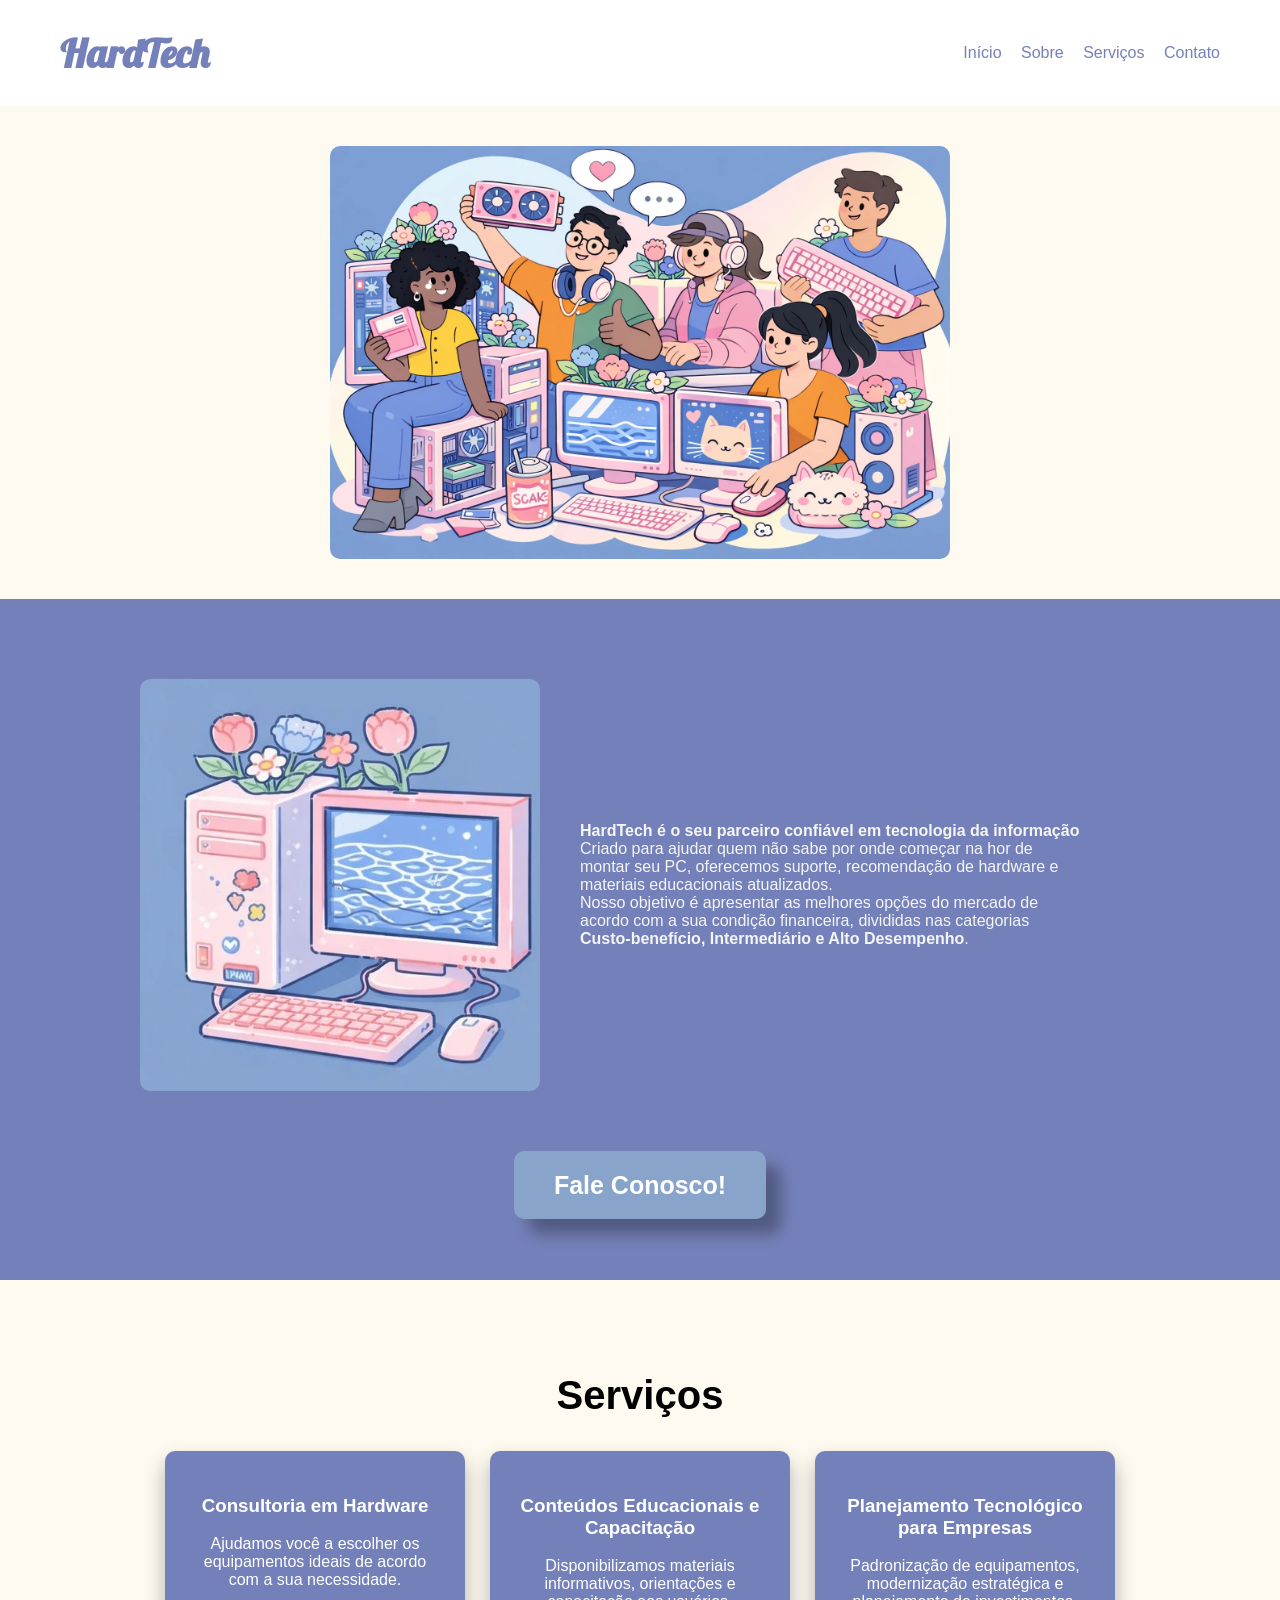
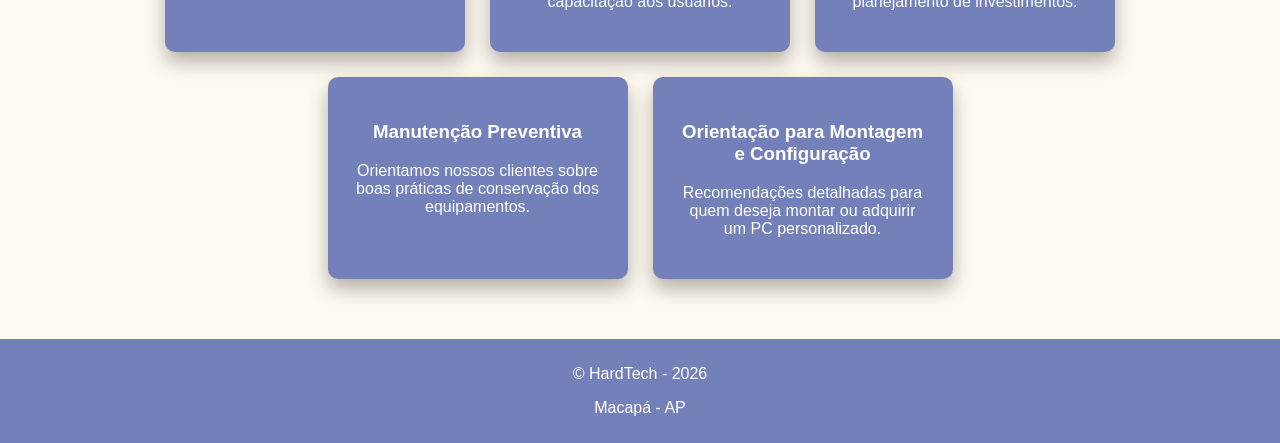
==== index.html @ 10e04dc6 "Add files via upload" ====
<!DOCTYPE html>
<html lang="pt-br">

<head>
    <meta charset="UTF-8">
    <meta name="viewport" content="width=device-width, initial-scale=1.0">
    <title>HardTech - Assistência Técnica</title>
    <link rel="stylesheet" href="style.css">
    <link href="htttps://fonts.googleapis.com/css2?family=Lobster&display=swap" rel="stylesheet">
</head>

<body>

    <header>
        <h1 class="logo">HardTech</h1>

        <nav>
            <a href="#">Início</a>
            <a href="#">Sobre</a>
            <a href="#">Serviços</a>
            <a href="#">Contato</a>
        </nav>
    </header>

    <main>

        <section class="primeira">
            <img src="/imagens/WhatsApp Image 2026-02-24 at 15.34.53.webp" alt="grupo gay">
        </section>

        <section class="sobre">

            <div class="sobre-container">

                <img src="/imagens/WhatsApp Image .webp" alt="PC boiola">

                <p><strong>HardTech é o seu parceiro confiável em tecnologia da informação</strong><br>
                    Criado para ajudar quem não sabe por onde começar na hor de montar seu PC, oferecemos suporte,
                    recomendação de hardware e materiais educacionais atualizados.<br>
                    Nosso objetivo é apresentar as melhores opções do mercado de acordo com a sua condição
                    financeira,
                    divididas nas categorias <strong>Custo-benefício, Intermediário e Alto Desempenho</strong>.</p>

            </div>

        </section>

        <section class="botao-contato">
            <a href="contato">Fale Conosco!</a>
        </section>

        <section class="servicos">

            <h2>Serviços</h2>

            <div class="servicos-container">

                <div class="card">
                    <h3>Consultoria em Hardware</h3>
                    <p>Ajudamos você a escolher os equipamentos ideais de acordo com a sua necessidade.</p>
                </div>

                <div class="card">
                    <h3>Conteúdos Educacionais e Capacitação</h3>
                    <p>Disponibilizamos materiais informativos, orientações e capacitação aos usuários.</p>
                </div>

                <div class="card">
                    <h3>Planejamento Tecnológico para Empresas</h3>
                    <p>Padronização de equipamentos, modernização estratégica e planejamento de investimentos.</p>

                </div>

                <div class="card">
                    <h3>Manutenção Preventiva</h3>
                    <p>Orientamos nossos clientes sobre boas práticas de conservação dos equipamentos.</p>
                </div>

                <div class="card">
                    <h3>Orientação para Montagem e Configuração</h3>
                    <p>Recomendações detalhadas para quem deseja montar ou adquirir um PC personalizado.</p>
                </div>

            </div>

        </section>

    </main>

    <footer>
        <p>&copy; HardTech - 2026</p>
        <p>Macapá - AP</p>
    </footer>

</body>

</html>
---- style.css ----
body {
    font-family: Arial, Helvetica, sans-serif;
    background-color: floralwhite;
    margin: 0;
}

.logo {
    font-family: 'Lobster', cursive;
    font-size: 40px;
    color: #7480b9;
}

header {
    display: flex;
    justify-content: space-between;
    align-items: center;
    padding: 1px 60px;
    background-color: white;
}

nav a {
    margin-left: 15px;
    text-decoration: none;
    color: #7480b9;
    font-weight: 500px;
}

.primeira {
    display: flex;
    padding: 40px 20px;
    justify-content: center;
}

.primeira img {
    width: 50%;
    height: 50%;
    border-radius: 10px;
}

.sobre {
    padding: 80px 20px;
    color: whitesmoke;
    background-color: #7480b9;
}

.sobre-container {
    display: flex;
    align-items: center;
    gap: 40px;
    max-width: 1000px;
    margin: auto;
}

.sobre-container img {
    width: 100%;
    max-width: 400px;
    border-radius: 10px;
}

.sobre-container p {
    max-width: 500px;
}

.botao-contato {
    background-color: #7480b9;
    text-align: center;
    padding-bottom: 80px;
}

.botao-contato a {
    font-size: 25px;
    font-weight: bold;
    color: white;
    text-decoration: none;
    background-color: #89a4ca;
    padding: 20px 40px;
    border-radius: 10px;
    box-shadow: 15px 15px 15px rgba(0, 0, 0, 0.3);
    transition: 0.4s;
}

.botao-contato a:hover {
    font-size: 26px;
    background-color: #7c94b6;
    padding: 25px 45px;
}

.servicos h2 {
    font-size: 40px;
}

.servicos {
    padding: 60px 20px;
    text-align: center;
}

.servicos-container {
    display: flex;
    flex-wrap: wrap;
    justify-content: center;
    gap: 25px;
    margin-top: 30px;
}

.card {
    background-color: #7480b9;
    color: white;
    padding: 25px;
    width: 250px;
    border-radius: 10px;
    box-shadow: 0 10px 20px rgba(0, 0, 0, 0.3);
    transition: 0.4s;
}

.card:hover {
    transform: translateY(-5px);
}

footer {
    background-color: #7480b9;
    color: white;
    text-align: center;
    padding: 10px;
}

@media (max-width:768px) {
    .sobre-container {
        flex-direction: column;
        text-align: center;
    }
}
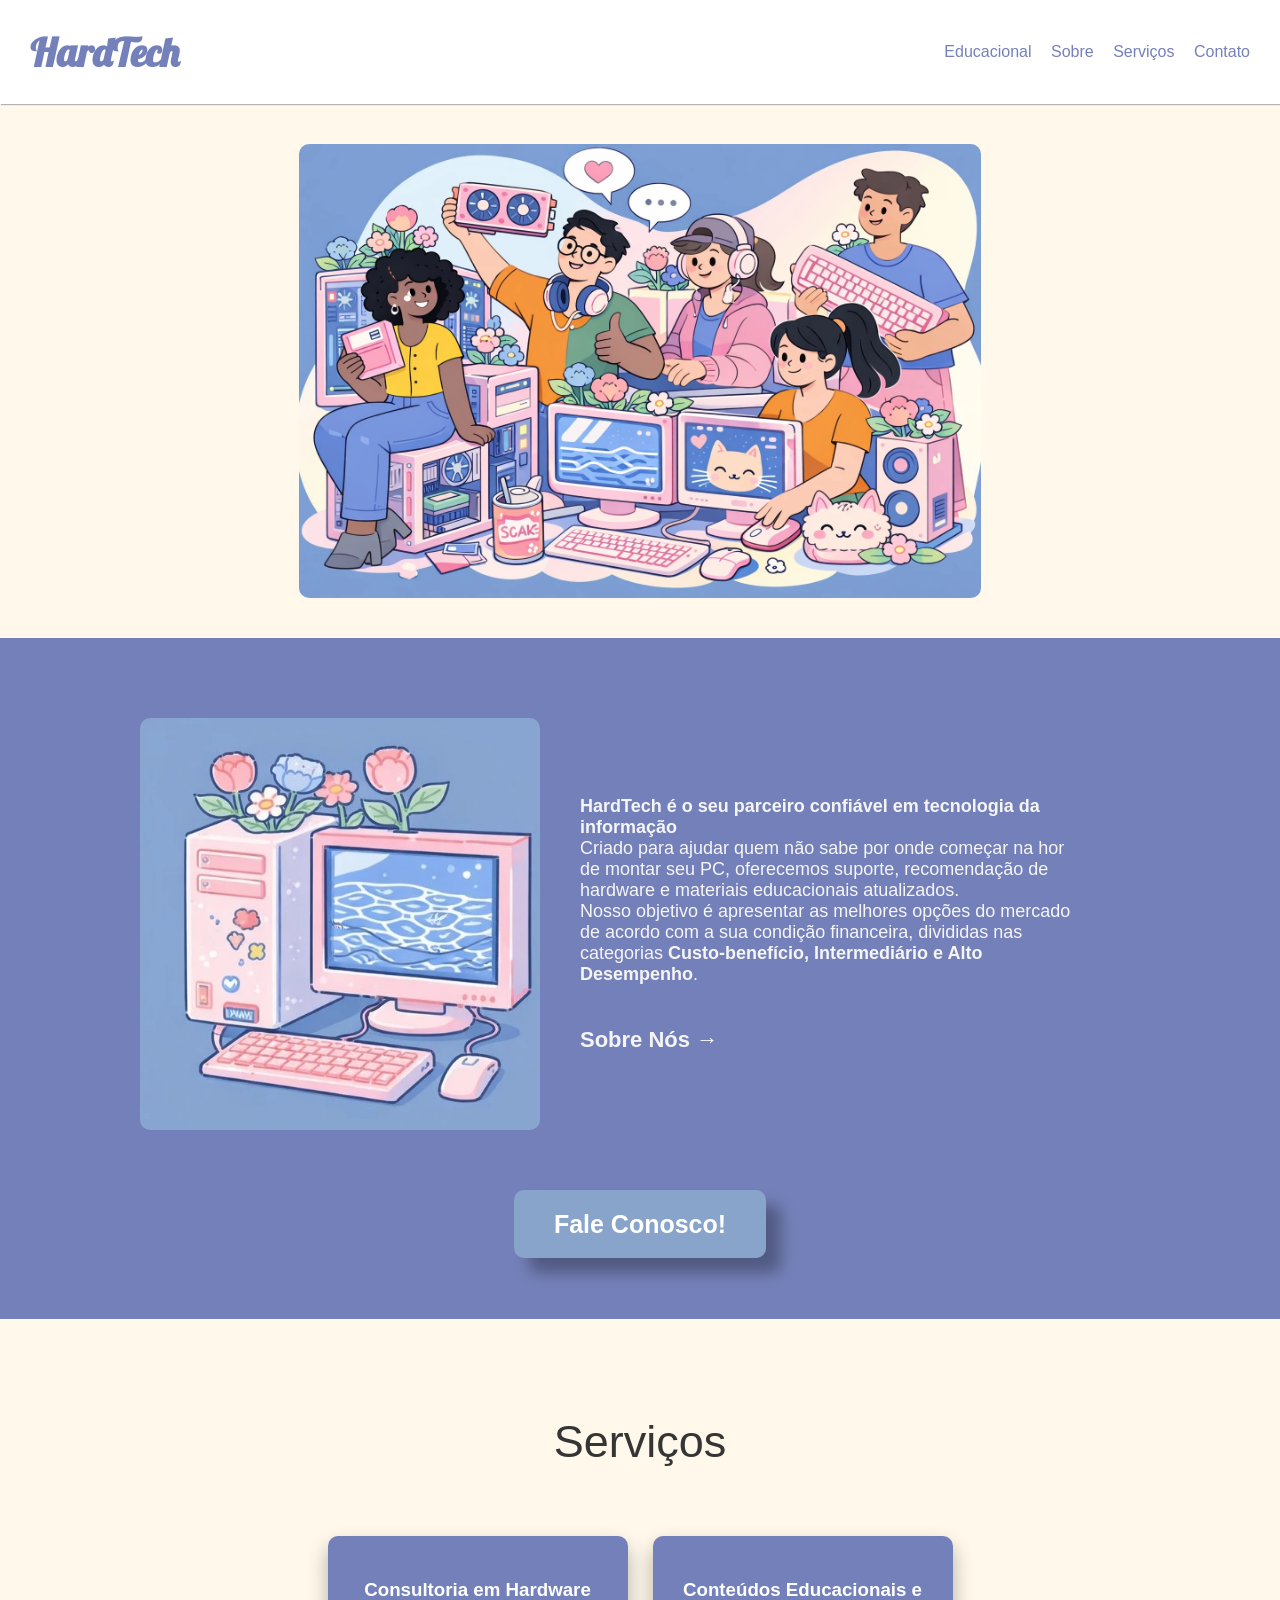
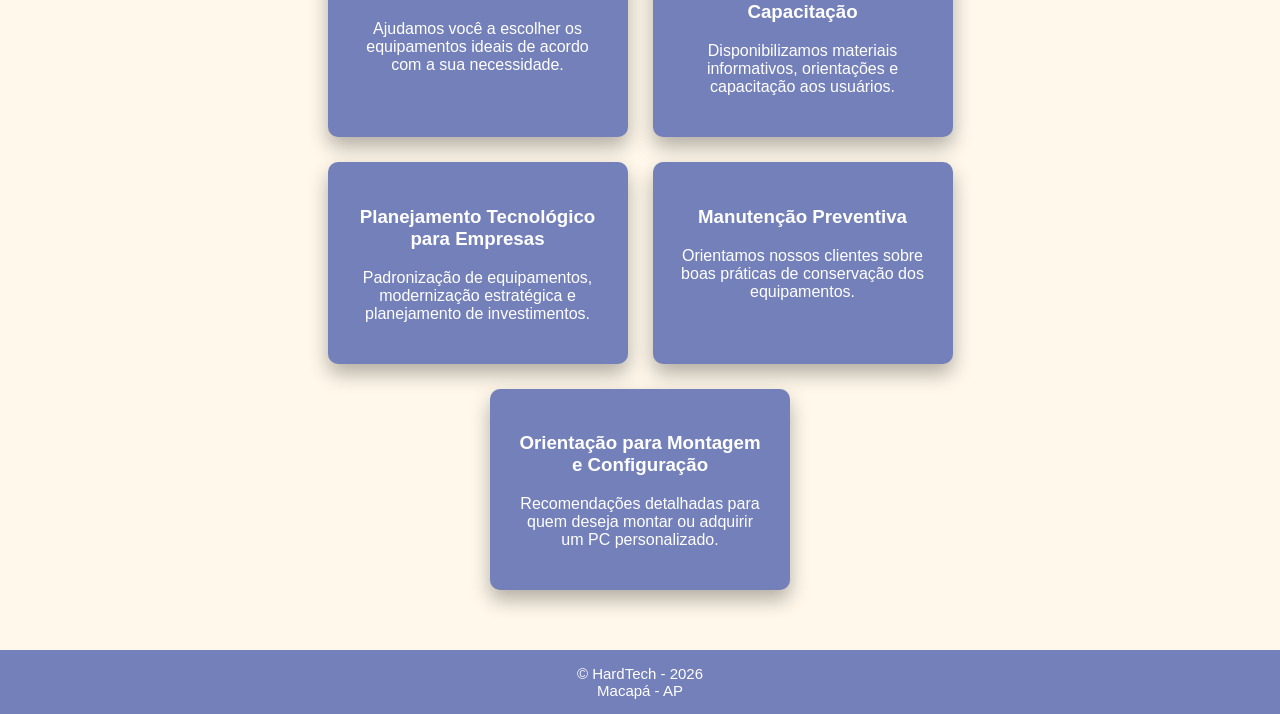
==== commit bd175d0f: "Add files via upload" ====
--- a/index.html
+++ b/index.html
@@ -15,39 +15,49 @@
         <h1 class="logo">HardTech</h1>
 
         <nav>
-            <a href="#">Início</a>
-            <a href="#">Sobre</a>
-            <a href="#">Serviços</a>
-            <a href="#">Contato</a>
+            <a href="educacional.html">Educacional</a>
+            <a href="sobre.html">Sobre</a>
+            <a href="servicos.html">Serviços</a>
+            <a href="contato.html">Contato</a>
         </nav>
     </header>
 
     <main>
 
         <section class="primeira">
-            <img src="/imagens/WhatsApp Image 2026-02-24 at 15.34.53.webp" alt="grupo gay">
+            <img src="imagens/WhatsApp Image 2026-02-24 at 15.34.53.webp" alt="grupo gay">
         </section>
 
-        <section class="sobre">
+        <div class="roxo">
 
-            <div class="sobre-container">
+            <section class="sobre">
 
-                <img src="/imagens/WhatsApp Image .webp" alt="PC boiola">
+                <div class="sobre-container">
 
-                <p><strong>HardTech é o seu parceiro confiável em tecnologia da informação</strong><br>
-                    Criado para ajudar quem não sabe por onde começar na hor de montar seu PC, oferecemos suporte,
-                    recomendação de hardware e materiais educacionais atualizados.<br>
-                    Nosso objetivo é apresentar as melhores opções do mercado de acordo com a sua condição
-                    financeira,
-                    divididas nas categorias <strong>Custo-benefício, Intermediário e Alto Desempenho</strong>.</p>
+                    <img src="imagens/WhatsApp Image .webp" alt="PC boiola">
 
-            </div>
+                    <p><strong>HardTech é o seu parceiro confiável em tecnologia da informação</strong><br>
+                        Criado para ajudar quem não sabe por onde começar na hor de montar seu PC, oferecemos suporte,
+                        recomendação de hardware e materiais educacionais atualizados.<br>
+                        Nosso objetivo é apresentar as melhores opções do mercado de acordo com a sua condição
+                        financeira,
+                        divididas nas categorias <strong>Custo-benefício, Intermediário e Alto Desempenho</strong>.
+                        <br>
+                        <br>
+                        <br>
+                        <a href="sobre.html">Sobre Nós &#8594;</a>
+                    </p>
 
+
+            </section>
+
+        </div>
+
+        <section class="botao-contato">
+            <a href="contato.html">Fale Conosco!</a>
         </section>
 
-        <section class="botao-contato">
-            <a href="contato">Fale Conosco!</a>
-        </section>
+        </div>
 
         <section class="servicos">
 
@@ -88,10 +98,9 @@
     </main>
 
     <footer>
-        <p>&copy; HardTech - 2026</p>
-        <p>Macapá - AP</p>
+        <p>&copy; HardTech - 2026<br>Macapá - AP</p>
     </footer>
 
 </body>
 
-</html>+</html>
--- a/style.css
+++ b/style.css
@@ -1,21 +1,29 @@
 body {
     font-family: Arial, Helvetica, sans-serif;
-    background-color: floralwhite;
+    background-color: rgb(255, 248, 235);
     margin: 0;
+    color: rgb(53, 53, 53);
 }
 
 .logo {
     font-family: 'Lobster', cursive;
     font-size: 40px;
     color: #7480b9;
+    font-weight: bolder;
+}
+
+.logo a {
+    text-decoration: none;
+    color: #7480b9;
 }
 
 header {
     display: flex;
     justify-content: space-between;
     align-items: center;
-    padding: 1px 60px;
+    padding: 0 30px;
     background-color: white;
+    box-shadow: 1px 1px 1px rgb(179, 179, 179);
 }
 
 nav a {
@@ -32,9 +40,14 @@
 }
 
 .primeira img {
-    width: 50%;
-    height: 50%;
-    border-radius: 10px;
+    width: 55%;
+    height: 55%;
+    border-radius: 10px;
+}
+
+.roxo {
+    background-color: #7480b9;
+    font-weight: lighter;
 }
 
 .sobre {
@@ -43,6 +56,13 @@
     background-color: #7480b9;
 }
 
+.sobre-container a {
+    text-decoration: none;
+    color: whitesmoke;
+    font-weight: bold;
+    font-size: 22px;
+}
+
 .sobre-container {
     display: flex;
     align-items: center;
@@ -59,6 +79,7 @@
 
 .sobre-container p {
     max-width: 500px;
+    font-size: 18px;
 }
 
 .botao-contato {
@@ -86,15 +107,20 @@
 }
 
 .servicos h2 {
-    font-size: 40px;
+    font-size: 45px;
+    font-weight: lighter;
 }
 
 .servicos {
+    display: flex;
+    flex-direction: column;
     padding: 60px 20px;
     text-align: center;
+    align-items: center;
 }
 
 .servicos-container {
+    max-width: 680px;
     display: flex;
     flex-wrap: wrap;
     justify-content: center;
@@ -117,10 +143,12 @@
 }
 
 footer {
-    background-color: #7480b9;
-    color: white;
-    text-align: center;
-    padding: 10px;
+    display: flex;
+    flex-direction: column;
+    background-color: #7480b9;
+    color: white;
+    text-align: center;
+    font-size: 15px;
 }
 
 @media (max-width:768px) {
@@ -128,4 +156,331 @@
         flex-direction: column;
         text-align: center;
     }
+
+    header {
+        padding: 0 15px;
+    }
+
+    nav a {
+        margin-left: 8px;
+    }
+}
+
+/* Sobre */
+
+.sobrenos {
+    background-color: #7480b9;
+    color: white;
+    padding: 20px 40px;
+    display: flex;
+    flex-direction: column;
+    font-weight: lighter;
+}
+
+.sobrenos p {
+    font-size: 19px;
+    max-width: 1144px;
+    font-weight: 500px;
+    font-weight: lighter;
+}
+
+.texto-centro {
+    display: flex;
+    flex-direction: column;
+    align-items: center;
+}
+
+.container-img {
+    display: flex;
+    align-items: center;
+    gap: 40px;
+    max-width: 1000px;
+    margin: auto;
+}
+
+.container-img img {
+    width: 100%;
+    max-width: 400px;
+    border-radius: 10px;
+}
+
+.sobrenos h1 {
+    text-align: center;
+    font-weight: 35px;
+}
+
+.sobrenos h2 {
+    font-size: 30px;
+    font-weight: bolder;
+    text-align: center;
+}
+
+.sobrenos h3 {
+    font-size: 25px;
+    text-align: center;
+}
+
+.compromisso p {
+    font-size: 19px;
+    max-width: 1144px;
+    font-weight: 500px;
+}
+
+.compromisso img {
+    width: 100%;
+    max-width: 400px;
+    border-radius: 10px;
+}
+
+.compromisso {
+    padding: 40px 40px;
+    display: flex;
+    align-items: center;
+    gap: 40px;
+    max-width: 1000px;
+    margin: auto;
+}
+
+
+@media (max-width:768px) {
+    .container-img {
+        flex-direction: column;
+        text-align: center;
+    }
+}
+
+@media (max-width:768px) {
+    .compromisso {
+        flex-direction: column;
+        text-align: center;
+    }
+}
+
+/* educacional */
+
+.guia {
+    background-color: #7480b9;
+    color: white;
+    padding: 20px 40px;
+    display: flex;
+    justify-content: center;
+}
+
+.guia-t {
+    display: flex;
+    flex-direction: column;
+    max-width: 1000px;
+}
+
+.guia h1 {
+    font-size: 35px;
+    text-align: center;
+}
+
+.guia p {
+    text-align: center;
+    font-size: 19px;
+}
+
+.alinhar {
+    display: flex;
+    flex-direction: column;
+    align-items: center;
+}
+
+.componentes {
+    margin: 35px 0;
+    padding: 40px 40px;
+    display: flex;
+    flex-direction: column;
+    align-items: center;
+    margin-bottom: 50px;
+    background-color: #434c61;
+    border-radius: 15px;
+    max-width: 1050px;
+    box-shadow: 0 15px 10px #94989c;
+}
+
+@media (max-width:760px) {
+    .componentes {
+        max-width: 350px;
+    }
+}
+
+.componentes h2 {
+    color: white;
+    border-radius: 25px;
+    font-size: 38px;
+    text-align: center;
+}
+
+.cartao {
+    background-color: #7480b9;
+    color: white;
+    padding: 25px;
+    width: 250px;
+    border-radius: 10px;
+    box-shadow: 0 10px 20px rgba(0, 0, 0, 0.3);
+    transition: 0.4s;
+}
+
+.cartao h3 {
+    text-align: center;
+    font-size: 25px;
+}
+
+.divkkk {
+    max-width: 950px;
+    display: flex;
+    flex-wrap: wrap;
+    justify-content: center;
+    gap: 25px;
+    margin-top: 30px;
+}
+
+.divkkkk {
+    max-width: 800px;
+    display: flex;
+    flex-wrap: wrap;
+    justify-content: center;
+    gap: 25px;
+    margin-top: 30px;
+}
+
+/* servicos */
+
+.serv {
+    text-align: center;
+    padding: 40px 40px;
+    background-color: #7480b9;
+    color: white;
+}
+
+.serv h1 {
+    font-size: 35px;
+    font-weight: lighter;
+}
+
+.serv p {
+    font-size: 19px;
+    font-weight: lighter;
+}
+
+.serv-servicos {
+    display: flex;
+    flex-direction: column;
+    align-items: center;
+}
+
+.serv-card {
+    padding: 20px 40px;
+    display: flex;
+    flex-direction: column;
+    align-items: center;
+    max-width: 600px;
+    text-align: center;
+}
+
+.serv-card h3 {
+    font-size: 25px;
+}
+
+.serv-card p {
+    font-size: 17px;
+    font-weight: lighter;
+}
+
+/* planos */
+
+.sec-planos {
+    display: flex;
+    flex-direction: column;
+    align-items: center;
+}
+
+.planos {
+    background-color: #7480b9;
+    padding: 40px 150px;
+    color: white;
+    display: flex;
+    flex-direction: column;
+    align-items: center;
+    text-align: center;
+}
+
+.planos h1 {
+    font-size: 35px;
+}
+
+@media (max-width:760px) {
+    .planos {
+        padding: 40px 40px;
+    }
+}
+
+.planos-card {
+    display: flex;
+    flex-direction: column;
+    align-items: center;
+    margin-top: 25px;
+}
+
+@media (max-width:760px) {
+    .planos-card {
+        max-width: 460px;
+    }
+}
+
+.carta {
+    margin-top: 20px;
+    padding: 15px 30px;
+    border-radius: 15px;
+    background-color: #434c61;
+    color: white;
+    display: flex;
+    flex-direction: column;
+    align-items: center;
+    text-align: center;
+    max-width: 1000px;
+}
+
+.carta h3 {
+    font-size: 28px;
+}
+
+.carta p {
+    font-size: 17px;
+}
+
+.contatos {
+    text-align: center;
+    display: flex;
+    flex-direction: column;
+    align-items: center;
+}
+
+.contatos-t {
+    display: flex;
+    flex-direction: column;
+    gap: 20px;
+    margin-bottom: 25px;
+}
+
+.email {
+    background-color: #434c61;
+    color: white;
+    padding: 15px;
+    border: 1px solid black;
+    text-align: center;
+    border-radius: 8px;
+    cursor: pointer;
+    flex: 1;
+}
+
+.email h2 {
+    display: block;
+}
+
+.email p {
+    display: block;
 }
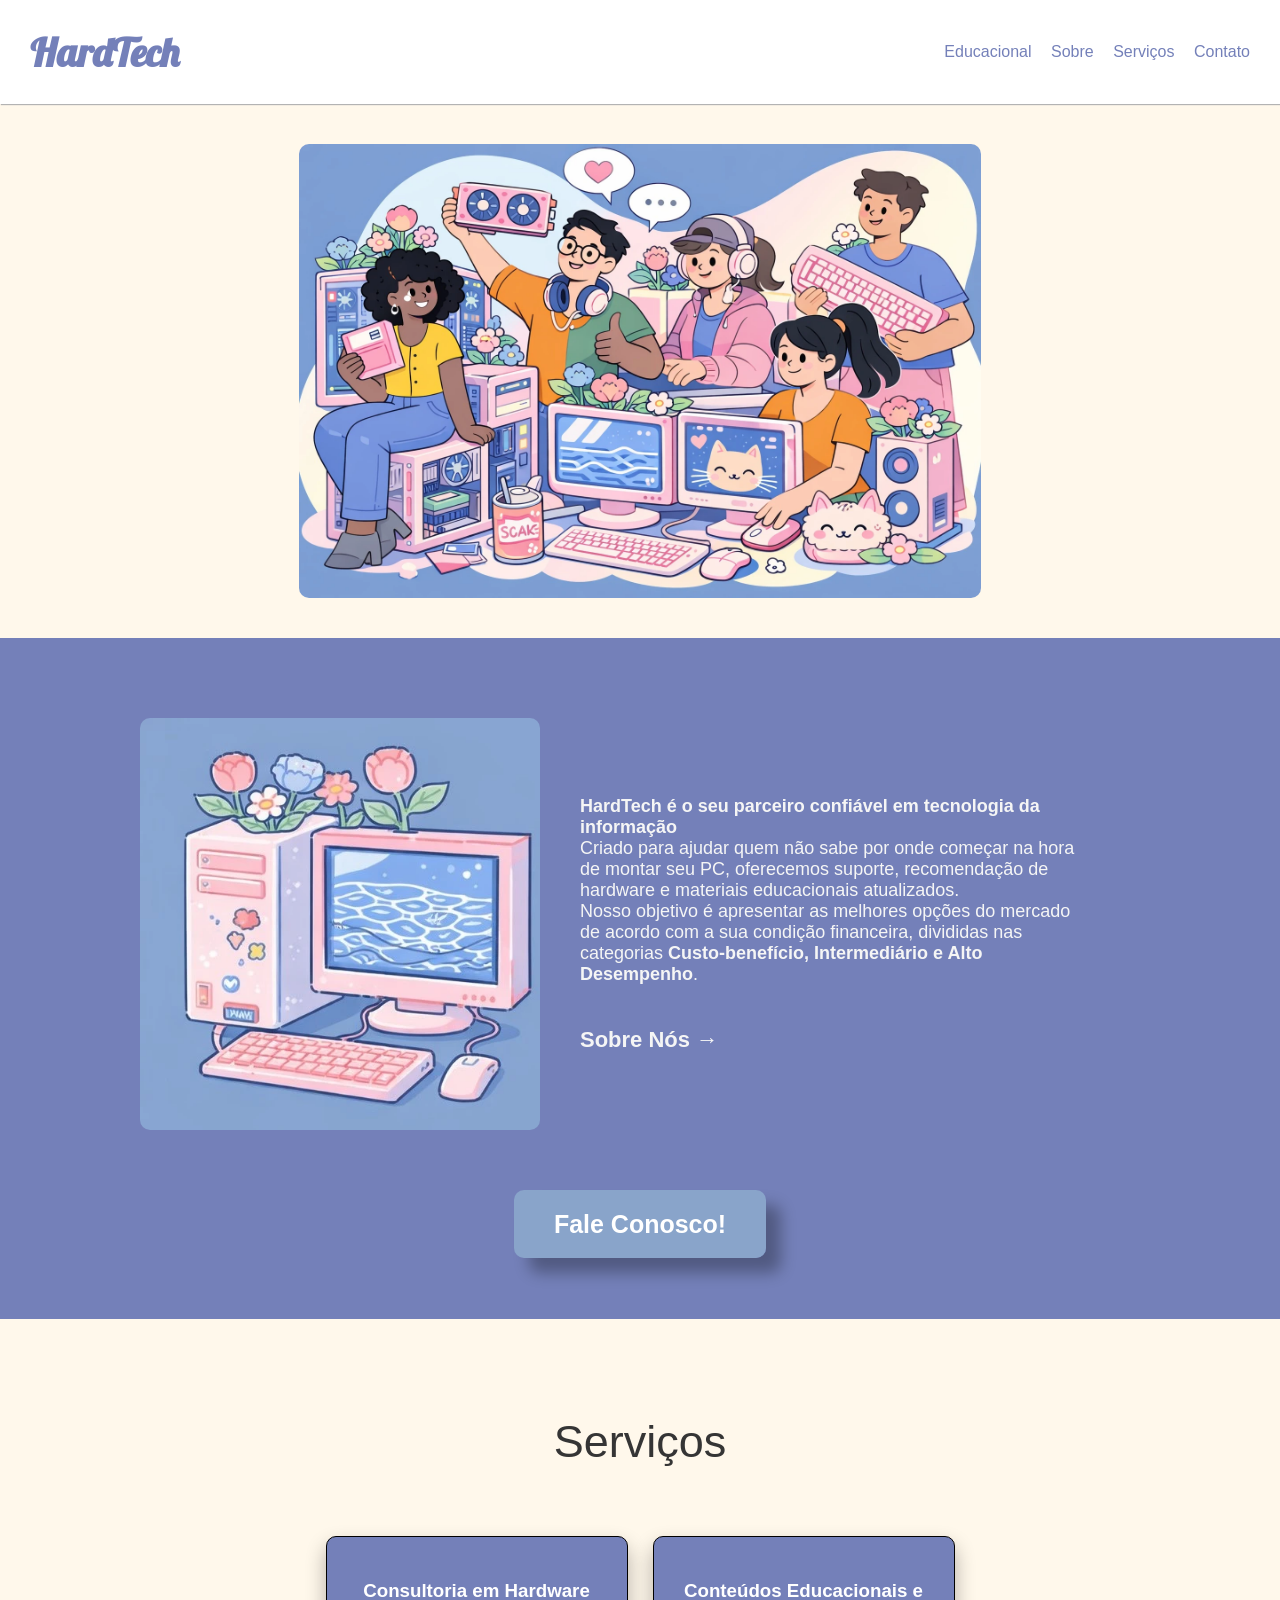
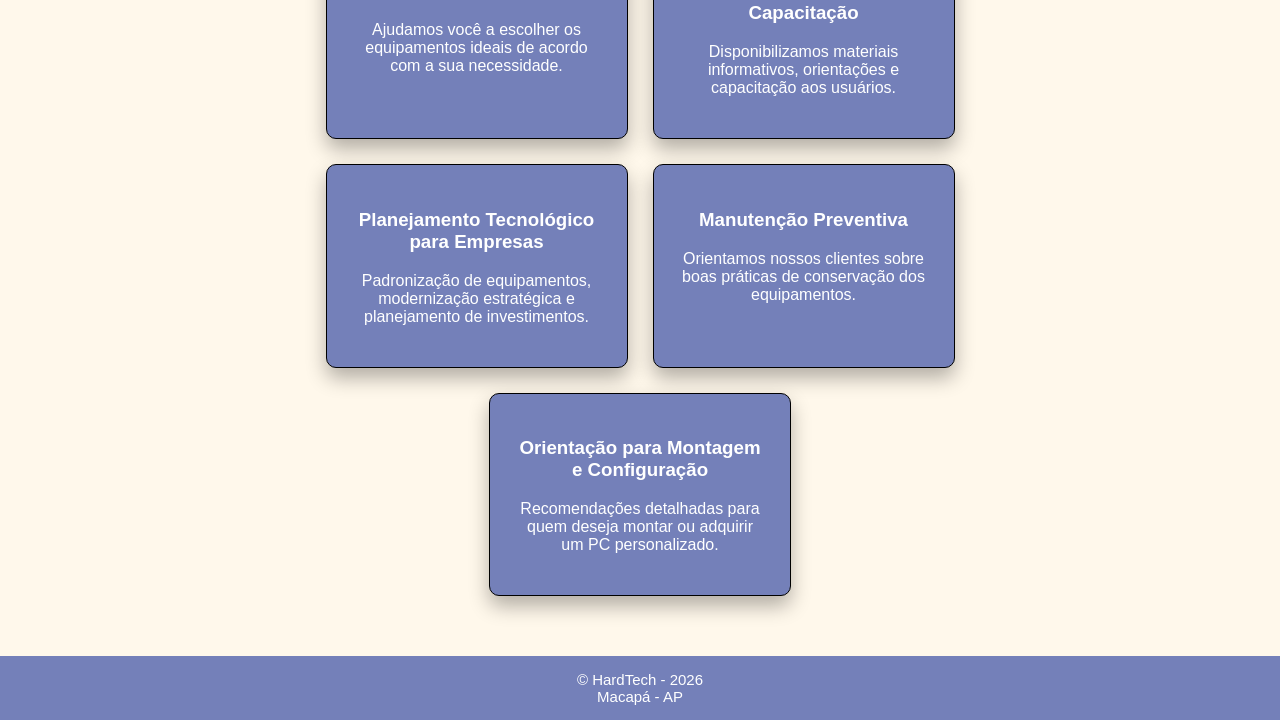
==== commit 19b80749: "Atualizar o index.html" ====
--- a/index.html
+++ b/index.html
@@ -37,7 +37,7 @@
                     <img src="imagens/WhatsApp Image .webp" alt="PC boiola">
 
                     <p><strong>HardTech é o seu parceiro confiável em tecnologia da informação</strong><br>
-                        Criado para ajudar quem não sabe por onde começar na hor de montar seu PC, oferecemos suporte,
+                        Criado para ajudar quem não sabe por onde começar na hora de montar seu PC, oferecemos suporte,
                         recomendação de hardware e materiais educacionais atualizados.<br>
                         Nosso objetivo é apresentar as melhores opções do mercado de acordo com a sua condição
                         financeira,
--- a/style.css
+++ b/style.css
@@ -136,6 +136,7 @@
     border-radius: 10px;
     box-shadow: 0 10px 20px rgba(0, 0, 0, 0.3);
     transition: 0.4s;
+    border: 1px solid black;
 }
 
 .card:hover {
@@ -174,20 +175,19 @@
     padding: 20px 40px;
     display: flex;
     flex-direction: column;
-    font-weight: lighter;
 }
 
 .sobrenos p {
     font-size: 19px;
     max-width: 1144px;
     font-weight: 500px;
-    font-weight: lighter;
 }
 
 .texto-centro {
     display: flex;
     flex-direction: column;
     align-items: center;
+    text-align: center;
 }
 
 .container-img {
@@ -322,6 +322,7 @@
     border-radius: 10px;
     box-shadow: 0 10px 20px rgba(0, 0, 0, 0.3);
     transition: 0.4s;
+    border: 1px solid black;
 }
 
 .cartao h3 {
@@ -358,12 +359,10 @@
 
 .serv h1 {
     font-size: 35px;
-    font-weight: lighter;
 }
 
 .serv p {
     font-size: 19px;
-    font-weight: lighter;
 }
 
 .serv-servicos {
@@ -386,8 +385,7 @@
 }
 
 .serv-card p {
-    font-size: 17px;
-    font-weight: lighter;
+    font-size: 19px;
 }
 
 /* planos */
@@ -442,6 +440,7 @@
     align-items: center;
     text-align: center;
     max-width: 1000px;
+    border: 1px solid black;
 }
 
 .carta h3 {
@@ -460,8 +459,8 @@
 }
 
 .contatos-t {
-    display: flex;
-    flex-direction: column;
+    display: grid;
+    grid-template-columns: 1fr 1fr;
     gap: 20px;
     margin-bottom: 25px;
 }
